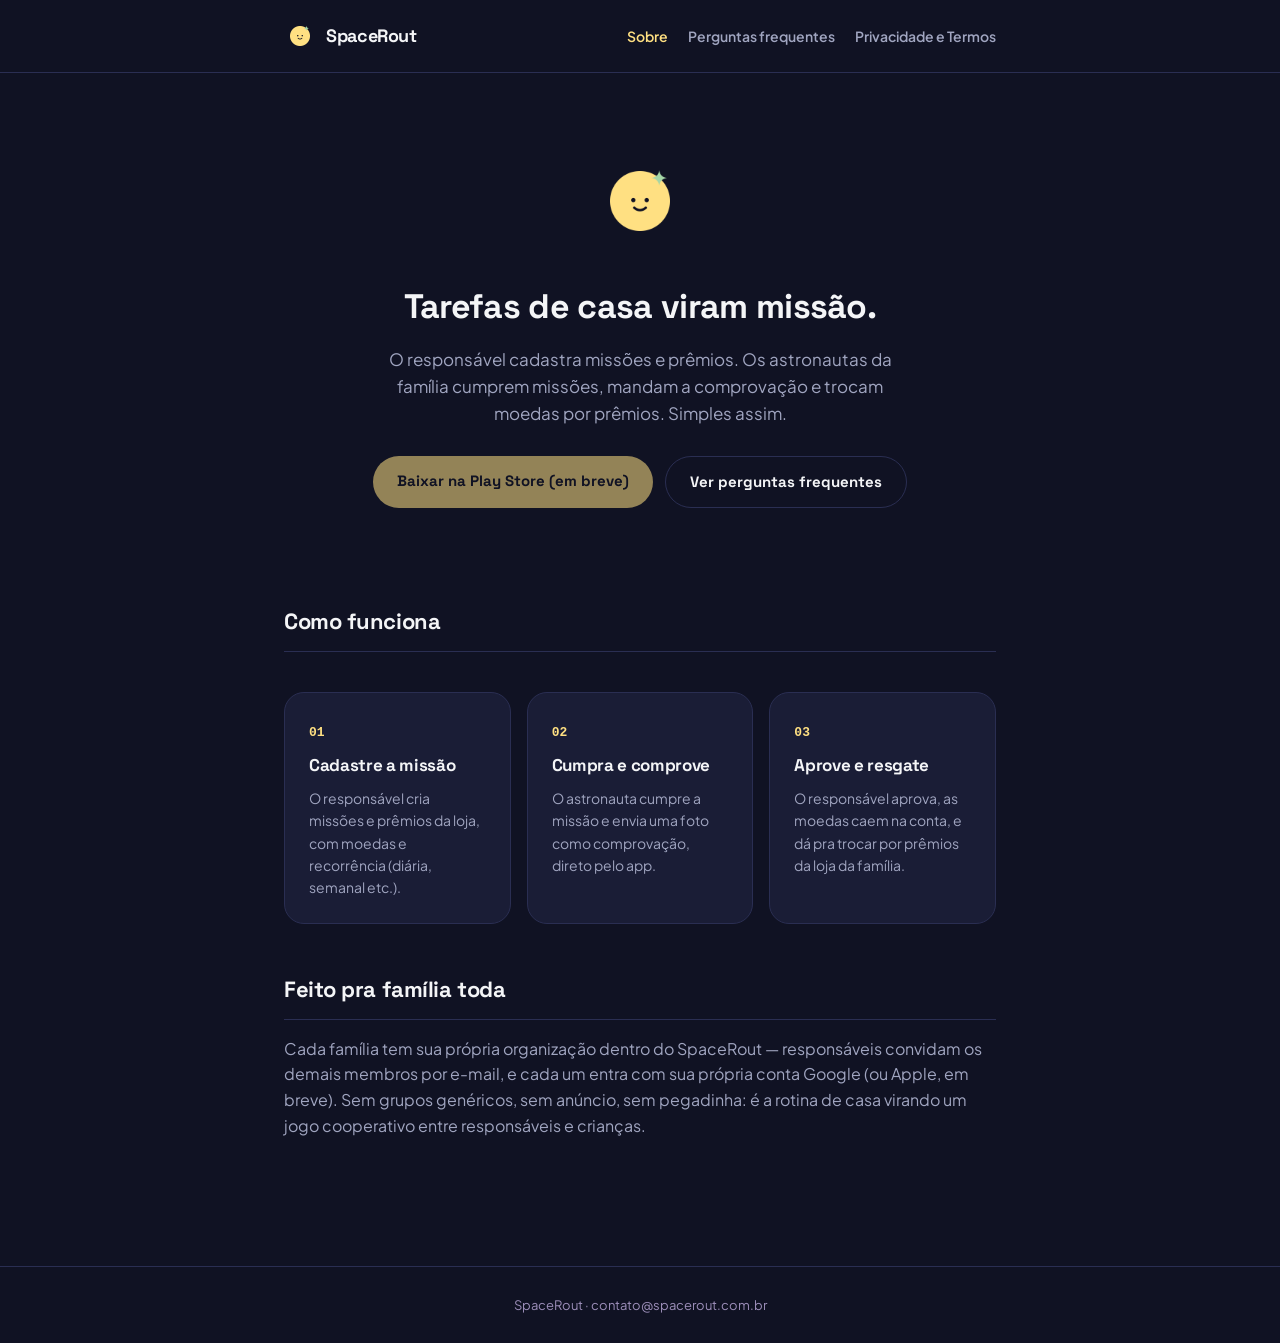
==== docs/index.html @ 30b1de9e "feat: site institucional (Sobre, FAQ, Privacidade e Termos) 3 páginas estáticas em docs/ no Design S" ====
<!doctype html>
<html lang="pt-BR">
<head>
<meta charset="utf-8" />
<meta name="viewport" content="width=device-width, initial-scale=1" />
<title>SpaceRout — tarefas de casa viram missão</title>
<meta name="description" content="SpaceRout transforma tarefas domésticas em missões: responsáveis cadastram missões e prêmios, e os astronautas da família cumprem missões e trocam moedas por prêmios." />
<link rel="icon" href="assets/favicon.png" />
<link rel="apple-touch-icon" href="assets/apple-touch-icon.png" />
<link rel="preconnect" href="https://fonts.googleapis.com" />
<link rel="preconnect" href="https://fonts.gstatic.com" crossorigin />
<link href="https://fonts.googleapis.com/css2?family=Plus+Jakarta+Sans:wght@400;600;700&family=Space+Grotesk:wght@600;700&display=swap" rel="stylesheet" />
<link rel="stylesheet" href="assets/style.css" />
</head>
<body>

<header class="site-header">
  <div class="wrap">
    <div class="brand">
      <img src="assets/favicon.png" alt="" />
      <span class="brand-word">SpaceRout</span>
    </div>
    <nav class="site-nav">
      <a href="index.html" class="active">Sobre</a>
      <a href="faq.html">Perguntas frequentes</a>
      <a href="privacidade.html">Privacidade e Termos</a>
    </nav>
  </div>
</header>

<main>
  <div class="wrap">

    <section class="hero">
      <img src="assets/favicon.png" alt="Mascote Stellar do SpaceRout" />
      <h1>Tarefas de casa viram missão.</h1>
      <p class="subtitle">
        O responsável cadastra missões e prêmios. Os astronautas da família
        cumprem missões, mandam a comprovação e trocam moedas por prêmios.
        Simples assim.
      </p>
      <div class="cta-row">
        <a class="btn btn-primary" href="#" aria-disabled="true" title="Em breve">Baixar na Play Store (em breve)</a>
        <a class="btn btn-secondary" href="faq.html">Ver perguntas frequentes</a>
      </div>
    </section>

    <section class="block">
      <h2>Como funciona</h2>
      <div class="steps">
        <div class="card">
          <span class="step-number">01</span>
          <h3>Cadastre a missão</h3>
          <p>O responsável cria missões e prêmios da loja, com moedas e recorrência (diária, semanal etc.).</p>
        </div>
        <div class="card">
          <span class="step-number">02</span>
          <h3>Cumpra e comprove</h3>
          <p>O astronauta cumpre a missão e envia uma foto como comprovação, direto pelo app.</p>
        </div>
        <div class="card">
          <span class="step-number">03</span>
          <h3>Aprove e resgate</h3>
          <p>O responsável aprova, as moedas caem na conta, e dá pra trocar por prêmios da loja da família.</p>
        </div>
      </div>
    </section>

    <section class="block">
      <h2>Feito pra família toda</h2>
      <p>
        Cada família tem sua própria organização dentro do SpaceRout — responsáveis
        convidam os demais membros por e-mail, e cada um entra com sua própria conta
        Google (ou Apple, em breve). Sem grupos genéricos, sem anúncio, sem pegadinha:
        é a rotina de casa virando um jogo cooperativo entre responsáveis e crianças.
      </p>
    </section>

  </div>
</main>

<footer class="site-footer">
  <div class="wrap">
    SpaceRout · <a href="mailto:contato@spacerout.com.br">contato@spacerout.com.br</a>
  </div>
</footer>

</body>
</html>
---- docs/assets/style.css ----
:root {
  --space-dark: #101223;
  --surface-card: #1a1d36;
  --surface-border: #2a2e52;
  --stardust-yellow: #ffe082;
  --aurora-green: #a5d6a7;
  --nebula-lilac: #9c8eb9;
  --supernova-red: #ff8a80;
  --text-primary: #f4f5f7;
  --text-secondary: #a0a5c0;
  --text-on-primary: #101223;
}

* {
  box-sizing: border-box;
}

html {
  scroll-behavior: smooth;
}

body {
  margin: 0;
  background: var(--space-dark);
  color: var(--text-secondary);
  font-family: "Plus Jakarta Sans", -apple-system, BlinkMacSystemFont, sans-serif;
  line-height: 1.6;
}

h1, h2, h3, .brand-word {
  font-family: "Space Grotesk", -apple-system, BlinkMacSystemFont, sans-serif;
  color: var(--text-primary);
  letter-spacing: -0.02em;
}

a {
  color: var(--stardust-yellow);
  text-decoration: none;
}

a:hover {
  text-decoration: underline;
}

.wrap {
  max-width: 760px;
  margin: 0 auto;
  padding: 0 24px;
}

header.site-header {
  border-bottom: 1px solid var(--surface-border);
  padding: 20px 0;
}

header.site-header .wrap {
  display: flex;
  align-items: center;
  justify-content: space-between;
  flex-wrap: wrap;
  gap: 12px;
}

.brand {
  display: flex;
  align-items: center;
  gap: 10px;
  font-size: 18px;
  font-weight: 700;
}

.brand img {
  width: 32px;
  height: 32px;
  border-radius: 50%;
}

nav.site-nav {
  display: flex;
  gap: 20px;
  font-size: 14px;
  font-weight: 600;
}

nav.site-nav a {
  color: var(--text-secondary);
}

nav.site-nav a.active,
nav.site-nav a:hover {
  color: var(--stardust-yellow);
}

main {
  padding: 56px 0 80px;
}

.hero {
  text-align: center;
  padding: 24px 0 48px;
}

.hero img {
  width: 96px;
  height: 96px;
  border-radius: 50%;
  margin-bottom: 24px;
}

.hero h1 {
  font-size: 34px;
  margin: 0 0 12px;
}

.hero p.subtitle {
  font-size: 17px;
  max-width: 520px;
  margin: 0 auto;
}

.cta-row {
  display: flex;
  gap: 12px;
  justify-content: center;
  margin-top: 28px;
  flex-wrap: wrap;
}

.btn {
  display: inline-block;
  font-family: "Space Grotesk", sans-serif;
  font-weight: 700;
  font-size: 15px;
  padding: 13px 24px;
  border-radius: 999px;
  text-decoration: none;
}

.btn-primary {
  background: var(--stardust-yellow);
  color: var(--text-on-primary);
}

.btn-secondary {
  background: transparent;
  color: var(--text-primary);
  border: 1px solid var(--surface-border);
}

.btn[aria-disabled="true"] {
  opacity: 0.55;
  pointer-events: none;
}

.steps {
  display: grid;
  grid-template-columns: repeat(3, 1fr);
  gap: 16px;
  margin: 40px 0;
}

@media (max-width: 640px) {
  .steps {
    grid-template-columns: 1fr;
  }
}

.card {
  background: var(--surface-card);
  border: 1px solid var(--surface-border);
  border-radius: 20px;
  padding: 24px;
}

.card .step-number {
  font-family: "Space Mono", monospace;
  color: var(--stardust-yellow);
  font-size: 13px;
  font-weight: 700;
}

.card h3 {
  font-size: 17px;
  margin: 8px 0 8px;
}

.card p {
  font-size: 14px;
  margin: 0;
}

section.block {
  margin: 48px 0;
}

section.block h2 {
  font-size: 22px;
  border-bottom: 1px solid var(--surface-border);
  padding-bottom: 12px;
  margin-bottom: 16px;
}

.page-title {
  font-size: 30px;
  margin-bottom: 8px;
}

.page-updated {
  font-size: 13px;
  color: var(--nebula-lilac);
  margin-bottom: 40px;
}

details.faq-item {
  background: var(--surface-card);
  border: 1px solid var(--surface-border);
  border-radius: 16px;
  padding: 4px 20px;
  margin-bottom: 12px;
}

details.faq-item summary {
  cursor: pointer;
  font-family: "Space Grotesk", sans-serif;
  color: var(--text-primary);
  font-weight: 700;
  font-size: 15px;
  padding: 16px 0;
  list-style: none;
}

details.faq-item summary::-webkit-details-marker {
  display: none;
}

details.faq-item summary::after {
  content: "+";
  float: right;
  color: var(--stardust-yellow);
  font-size: 20px;
}

details.faq-item[open] summary::after {
  content: "\2212";
}

details.faq-item p {
  padding-bottom: 18px;
  margin: 0;
  font-size: 14px;
}

footer.site-footer {
  border-top: 1px solid var(--surface-border);
  padding: 28px 0;
  text-align: center;
  font-size: 13px;
  color: var(--nebula-lilac);
}

footer.site-footer a {
  color: var(--nebula-lilac);
}

.badge-mascot {
  position: fixed;
  inset: auto;
}
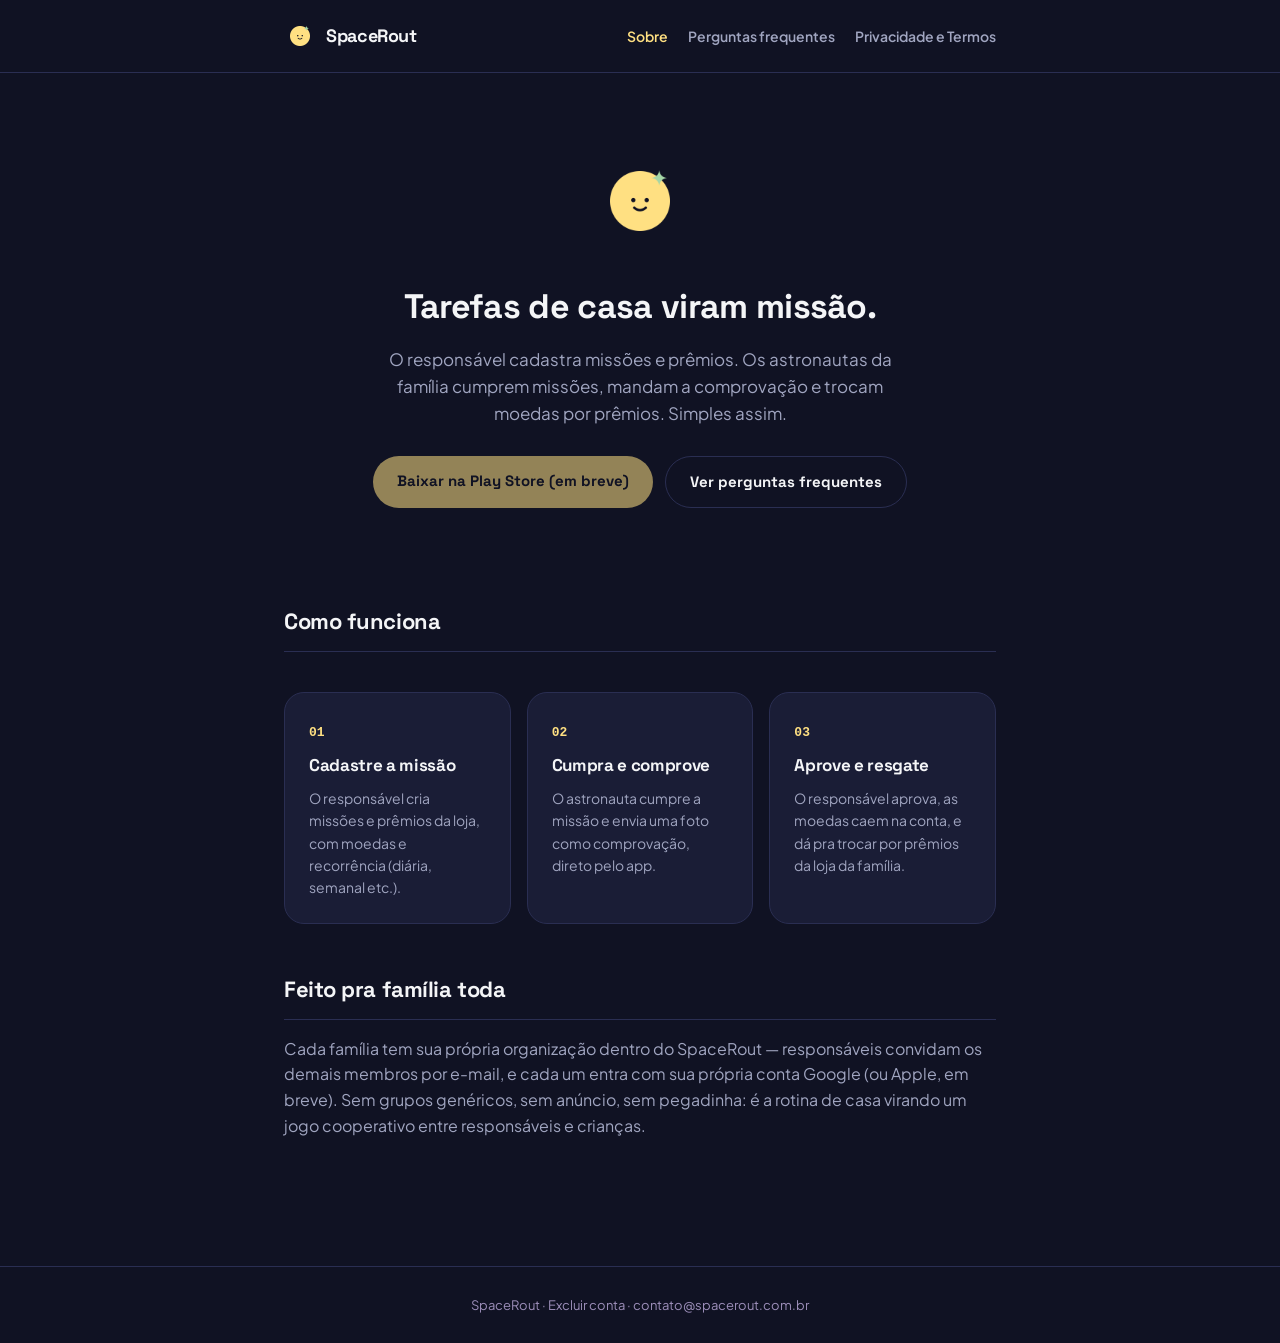
==== commit 578cd94c: "feat: página de exclusão de conta e dados (exigência do Google Play) Nova docs/exclusao-de-conta.htm" ====
--- a/docs/index.html
+++ b/docs/index.html
@@ -81,7 +81,7 @@
 
 <footer class="site-footer">
   <div class="wrap">
-    SpaceRout · <a href="mailto:contato@spacerout.com.br">contato@spacerout.com.br</a>
+    SpaceRout · <a href="exclusao-de-conta.html">Excluir conta</a> · <a href="mailto:contato@spacerout.com.br">contato@spacerout.com.br</a>
   </div>
 </footer>
 
